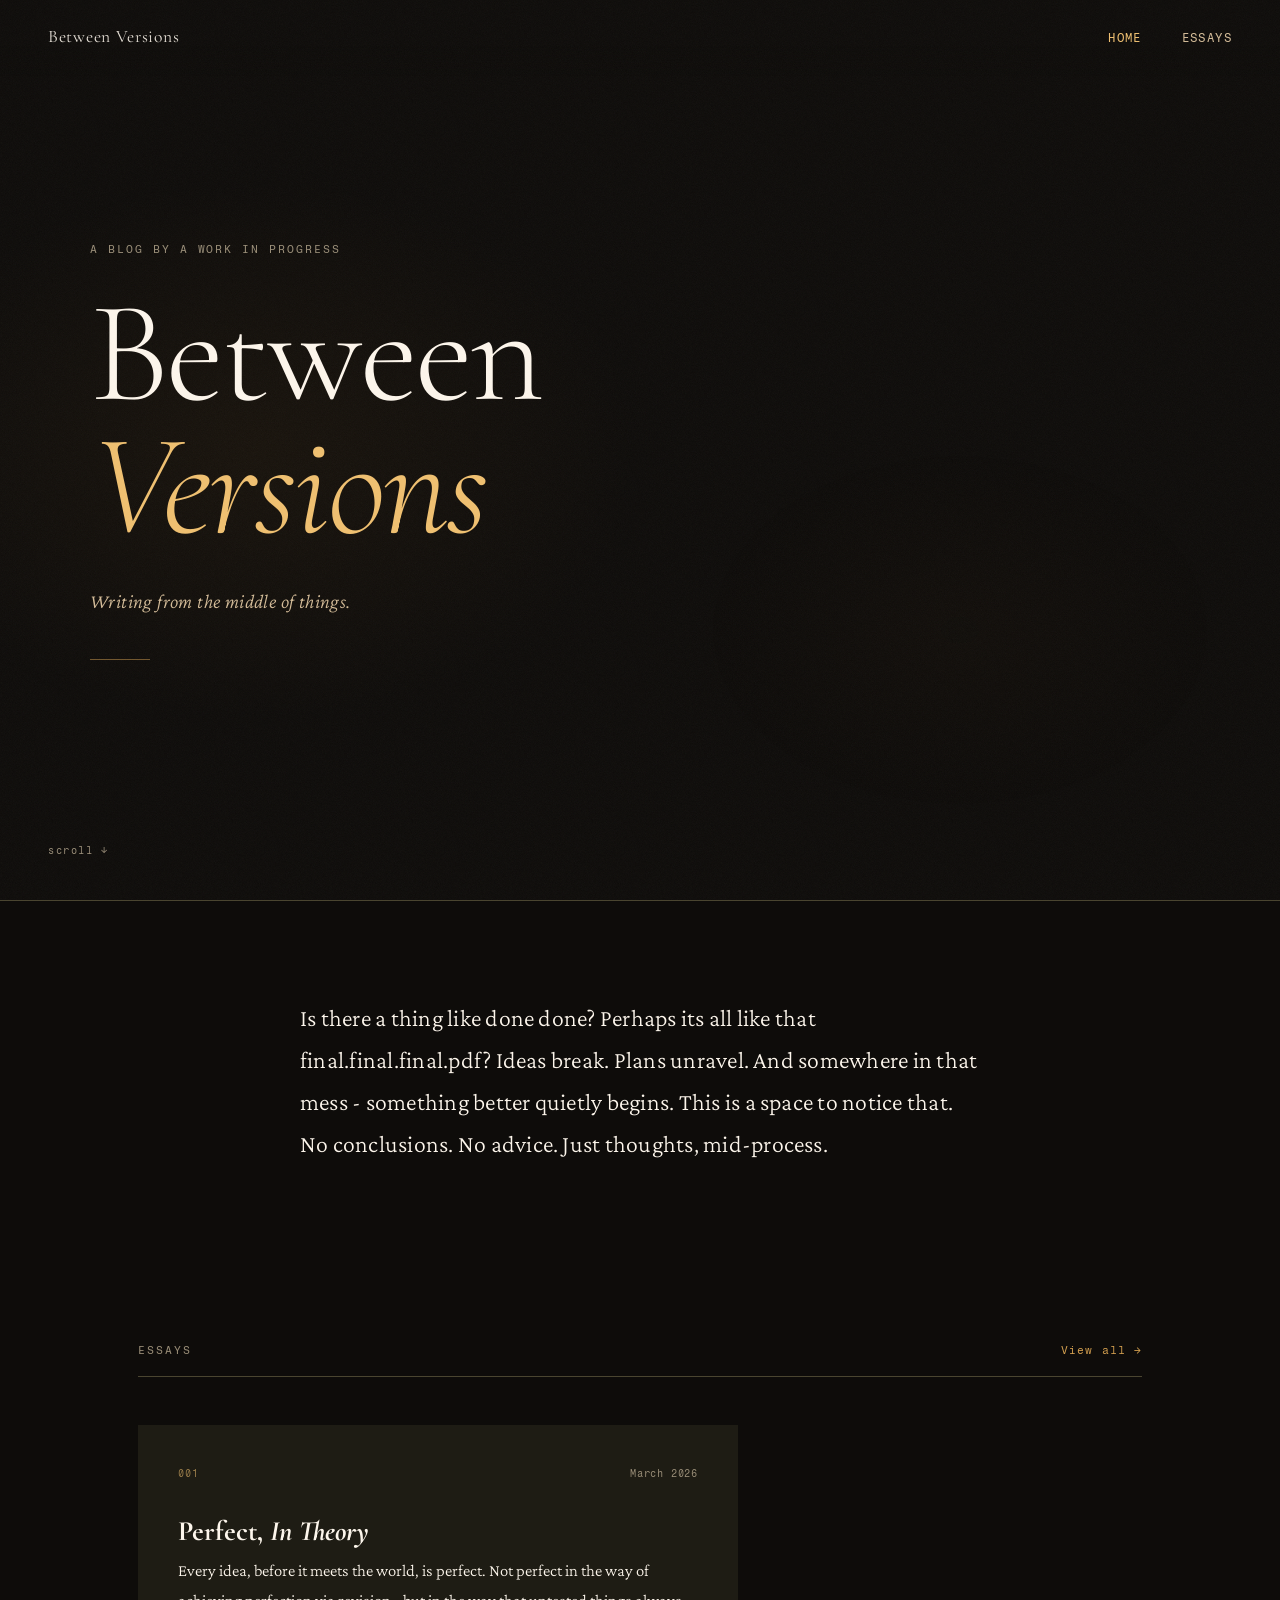
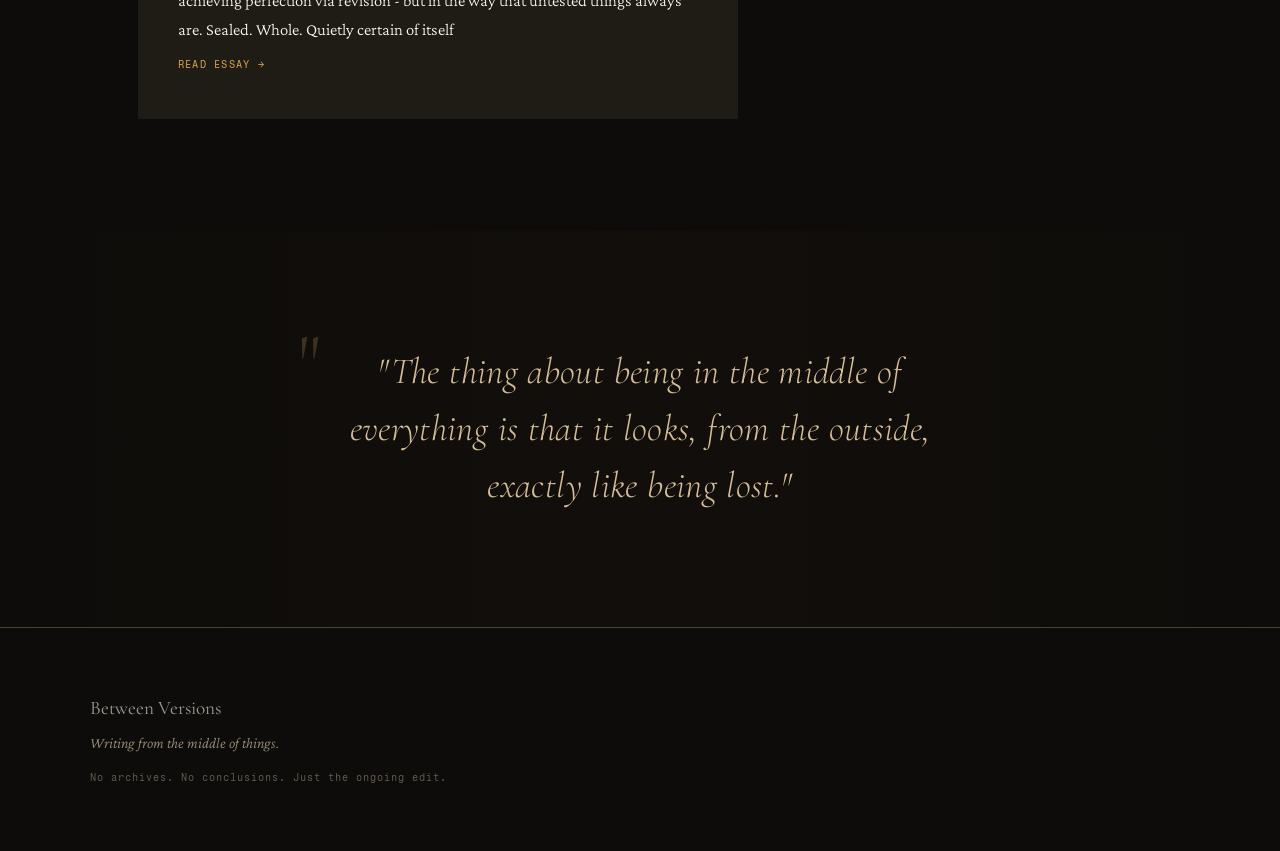
==== index.html @ 9cc06b58 "initial thoughts" ====
<!DOCTYPE html>
<html lang="en">
<head>
  <meta charset="UTF-8" />
  <meta name="viewport" content="width=device-width, initial-scale=1.0"/>
  <title>Between Versions</title>
  <link rel="preconnect" href="https://fonts.googleapis.com">
  <link rel="preconnect" href="https://fonts.gstatic.com" crossorigin>
  <link href="https://fonts.googleapis.com/css2?family=Cormorant+Garamond:ital,wght@0,300;0,400;0,500;1,300;1,400&family=Crimson+Pro:ital,wght@0,300;0,400;1,300;1,400&family=Fragment+Mono:ital@0;1&display=swap" rel="stylesheet">
  <link rel="stylesheet" href="style.css" />
</head>
<body>

  <!-- Grain overlay -->
  <div class="grain"></div>

  <!-- Navigation -->
  <nav>
    <a href="index.html" class="nav-logo">Between Versions</a>
    <div class="nav-links">
      <a href="index.html" class="active">Home</a>
      <a href="essays.html">Essays</a>
    </div>
  </nav>

  <!-- Hero -->
  <header class="hero">
    <div class="hero-inner">
      <p class="hero-overline">a blog by a work in progress</p>
      <h1 class="hero-title">Between<br/><em>Versions</em></h1>
      <p class="hero-tagline">Writing from the middle of things.</p>
      <div class="hero-line"></div>
    </div>
    <div class="hero-scroll-hint">scroll ↓</div>
  </header>

  <!-- Intro section -->
  <section class="intro">
    <div class="intro-inner">
      <p class="intro-text">
        Is there a thing like done done? Perhaps its all like that final.final.final.pdf?
        Ideas break. Plans unravel. And somewhere in that mess - something better quietly begins. This is a space to notice that. No conclusions. No advice. Just thoughts, mid-process.
      </p>
    </div>
  </section>

  <!-- Featured / Latest Essays -->
  <section class="essays-section">
    <div class="section-header">
      <span class="section-label">Essays</span>
      <a href="essays.html" class="section-link">View all →</a>
    </div>

    <div class="essays-grid single">

      <article class="essay-card featured">
        <a href="essays/essay-001.html" class="essay-card-link" aria-label="Read Perfect, In Theory"></a>
        <div class="essay-meta">
          <span class="essay-number">001</span>
          <span class="essay-date">March 2026</span>
        </div>
        <h2 class="essay-title">Perfect, <em>In Theory</em></h2>
        <p class="essay-excerpt">Every idea, before it meets the world, is perfect. Not perfect in the way of achieving perfection via revision - but in the way that untested things always are. Sealed. Whole. Quietly certain of itself</p>
        <a href="essays/essay-001.html" class="essay-read">Read essay →</a>
      </article>

    </div>
  </section>

  <!-- Divider quote -->
  <section class="pull-quote">
    <blockquote>
      "The thing about being in the middle of everything is that it looks, from the outside, exactly like being lost."
    </blockquote>
  </section>

  <!-- Footer -->
  <footer>
    <div class="footer-inner">
      <p class="footer-title">Between Versions</p>
      <p class="footer-sub">Writing from the middle of things.</p>
      <p class="footer-copy">No archives. No conclusions. Just the ongoing edit.</p>
    </div>
  </footer>

</body>
</html>
---- style.css ----
/* ============================================
   BETWEEN VERSIONS — style.css
   Moody, literary, atmospheric
   ============================================ */

/* --- CSS Variables --- */
:root {
  --bg:          #0e0c0a;
  --bg-soft:     #131109;
  --surface:     #1e1c14;
  --surface-2:   #252318;
  --border:      #4a4530;
  --text:        #fdf6ec;
  --text-muted:  #d4bc98;
  --text-dim:    #9a8e78;
  --accent:      #f0c070;
  --accent-soft: #d4a050;
  --red-dim:     #7a3a2a;

  --font-display: 'Cormorant Garamond', Georgia, serif;
  --font-body:    'Crimson Pro', Georgia, serif;
  --font-mono:    'Fragment Mono', monospace;

  --max-width: 1100px;
  --reading-width: 680px;
}

/* --- Reset & Base --- */
*, *::before, *::after {
  box-sizing: border-box;
  margin: 0;
  padding: 0;
}

html {
  scroll-behavior: smooth;
}

body {
  background-color: var(--bg);
  color: var(--text);
  font-family: var(--font-body);
  font-size: 1.25rem;
  font-weight: 300;
  line-height: 1.75;
  min-height: 100vh;
  overflow-x: hidden;
}

a {
  color: inherit;
  text-decoration: none;
}

/* --- Grain Overlay --- */
.grain {
  position: fixed;
  inset: 0;
  z-index: 999;
  pointer-events: none;
  opacity: 0.045;
  background-image: url("data:image/svg+xml,%3Csvg viewBox='0 0 256 256' xmlns='http://www.w3.org/2000/svg'%3E%3Cfilter id='noise'%3E%3CfeTurbulence type='fractalNoise' baseFrequency='0.9' numOctaves='4' stitchTiles='stitch'/%3E%3C/filter%3E%3Crect width='100%25' height='100%25' filter='url(%23noise)'/%3E%3C/svg%3E");
  background-size: 180px;
}

/* --- Navigation --- */
nav {
  position: fixed;
  top: 0;
  left: 0;
  right: 0;
  z-index: 100;
  display: flex;
  align-items: center;
  justify-content: space-between;
  padding: 1.4rem 3rem;
  background: linear-gradient(to bottom, var(--bg) 60%, transparent);
}

.nav-logo {
  font-family: var(--font-display);
  font-size: 1.1rem;
  font-weight: 400;
  letter-spacing: 0.04em;
  color: var(--text);
  opacity: 0.9;
  transition: opacity 0.2s;
}

.nav-logo:hover {
  opacity: 1;
}

.nav-links {
  display: flex;
  gap: 2.5rem;
}

.nav-links a {
  font-family: var(--font-mono);
  font-size: 0.72rem;
  letter-spacing: 0.12em;
  text-transform: uppercase;
  color: var(--text-muted);
  transition: color 0.2s;
}

.nav-links a:hover,
.nav-links a.active {
  color: var(--accent);
}

/* --- Hero --- */
.hero {
  min-height: 100vh;
  display: flex;
  flex-direction: column;
  justify-content: center;
  padding: 0 3rem;
  position: relative;
  overflow: hidden;
}

/* Atmospheric background glow */
.hero::before {
  content: '';
  position: absolute;
  top: 20%;
  left: -10%;
  width: 60%;
  height: 60%;
  background: radial-gradient(ellipse, rgba(100, 70, 30, 0.12) 0%, transparent 70%);
  pointer-events: none;
}

.hero::after {
  content: '';
  position: absolute;
  bottom: 10%;
  right: 5%;
  width: 40%;
  height: 40%;
  background: radial-gradient(ellipse, rgba(60, 40, 20, 0.08) 0%, transparent 70%);
  pointer-events: none;
}

.hero-inner {
  max-width: var(--max-width);
  margin: 0 auto;
  width: 100%;
  animation: fadeUp 1.2s ease both;
}

.hero-overline {
  font-family: var(--font-mono);
  font-size: 0.68rem;
  letter-spacing: 0.18em;
  text-transform: uppercase;
  color: var(--text-dim);
  margin-bottom: 1.8rem;
}

.hero-title {
  font-family: var(--font-display);
  font-size: clamp(4.5rem, 12vw, 9rem);
  font-weight: 300;
  line-height: 0.92;
  letter-spacing: -0.02em;
  color: var(--text);
  margin-bottom: 2rem;
}

.hero-title em {
  font-style: italic;
  color: var(--accent);
}

.hero-tagline {
  font-family: var(--font-body);
  font-size: 1.25rem;
  font-weight: 300;
  font-style: italic;
  color: var(--text-muted);
  letter-spacing: 0.02em;
  margin-bottom: 2.5rem;
}

.hero-line {
  width: 60px;
  height: 1px;
  background: var(--accent-soft);
  opacity: 0.5;
}

.hero-scroll-hint {
  position: absolute;
  bottom: 2.5rem;
  left: 3rem;
  font-family: var(--font-mono);
  font-size: 0.65rem;
  letter-spacing: 0.15em;
  color: var(--text-dim);
  animation: pulse 3s ease infinite;
}

/* --- Intro Section --- */
.intro {
  padding: 6rem 3rem;
  border-top: 1px solid var(--border);
}

.intro-inner {
  max-width: var(--reading-width);
  margin: 0 auto;
}

.intro-text {
  font-size: 1.5rem;
  letter-spacing: 0.01em;
}

/* --- Essays Section (Homepage) --- */
.essays-section {
  padding: 5rem 3rem 7rem;
  max-width: var(--max-width);
  margin: 0 auto;
}

.section-header {
  display: flex;
  align-items: baseline;
  justify-content: space-between;
  margin-bottom: 3rem;
  padding-bottom: 1rem;
  border-bottom: 1px solid var(--border);
}

.section-label {
  font-family: var(--font-mono);
  font-size: 0.68rem;
  letter-spacing: 0.18em;
  text-transform: uppercase;
  color: var(--text-dim);
}

.section-link {
  font-family: var(--font-mono);
  font-size: 0.68rem;
  letter-spacing: 0.1em;
  color: var(--accent-soft);
  transition: color 0.2s;
}

.section-link:hover {
  color: var(--accent);
}

.essays-grid {
  display: grid;
  grid-template-columns: 1.5fr 1fr 1fr;
  gap: 0;
}

/* Essay Cards */
.essay-card {
  padding: 2.5rem;
  border-right: 1px solid var(--border);
  transition: background 0.3s;
  cursor: pointer;
  position: relative;
}

.essay-card-link {
  position: absolute;
  inset: 0;
  z-index: 1;
}

.essay-card:last-child {
  border-right: none;
}

.essay-card:hover {
  background: var(--surface);
}

.essay-card.featured {
  background: var(--surface);
  position: relative;
}

.essay-card.featured::before {
  content: none;
}

.essay-meta {
  display: flex;
  justify-content: space-between;
  align-items: center;
  margin-bottom: 1.5rem;
}

.essay-number {
  font-family: var(--font-mono);
  font-size: 0.65rem;
  color: var(--accent);
  opacity: 0.6;
  letter-spacing: 0.1em;
}

.essay-date {
  font-family: var(--font-mono);
  font-size: 0.62rem;
  color: var(--text-dim);
  letter-spacing: 0.08em;
}

.essay-title {
  font-family: var(--font-display);
  font-size: 1.75rem;
}

.essay-excerpt {
  font-size: 1.05rem;
}

.essay-read {
  font-family: var(--font-mono);
  font-size: 0.65rem;
  letter-spacing: 0.12em;
  text-transform: uppercase;
  color: var(--accent-soft);
  transition: color 0.2s, letter-spacing 0.2s;
  display: inline-block;
}

.essay-read:hover {
  color: var(--accent);
  letter-spacing: 0.18em;
}

/* --- Pull Quote --- */
.pull-quote {
  padding: 7rem 3rem;
  display: flex;
  justify-content: center;
  position: relative;
}

.pull-quote::before {
  content: '';
  position: absolute;
  inset: 0;
  background: linear-gradient(to right, transparent, rgba(100,70,30,0.04), transparent);
  pointer-events: none;
}

.pull-quote blockquote {
  max-width: 620px;
  font-family: var(--font-display);
  font-size: clamp(1.7rem, 3vw, 2.3rem);
  font-weight: 300;
  font-style: italic;
  line-height: 1.55;
  color: var(--text-muted);
  text-align: center;
  letter-spacing: 0.01em;
  position: relative;
}

.pull-quote blockquote::before {
  content: '"';
  font-size: 5rem;
  line-height: 0;
  position: absolute;
  top: 1.2rem;
  left: -2rem;
  color: var(--accent);
  opacity: 0.2;
  font-style: normal;
}

/* --- Page Hero (Essays page) --- */
.page-hero {
  padding: 12rem 3rem 5rem;
  border-bottom: 1px solid var(--border);
}

.page-hero-inner {
  max-width: var(--max-width);
  margin: 0 auto;
}

.page-title {
  font-family: var(--font-display);
  font-size: clamp(3.5rem, 8vw, 6.5rem);
  font-weight: 300;
  letter-spacing: -0.02em;
  line-height: 1;
  color: var(--text);
  margin: 1rem 0 0.8rem;
}

.page-subtitle {
  font-family: var(--font-body);
  font-size: 1.1rem;
  font-style: italic;
  color: var(--text-muted);
  font-weight: 300;
}

/* --- Essays List (Essays page) --- */
.essays-list-section {
  padding: 4rem 3rem 8rem;
  max-width: var(--max-width);
  margin: 0 auto;
}

.essays-list {
  display: flex;
  flex-direction: column;
}

.essay-row {
  display: flex;
  justify-content: space-between;
  align-items: flex-start;
  padding: 2.5rem 0;
  border-bottom: 1px solid var(--border);
  gap: 2rem;
  transition: background 0.2s;
  cursor: pointer;
  position: relative;
}

.essay-row a.essay-row-link {
  position: absolute;
  inset: 0;
  z-index: 1;
}

.essay-row:hover {
  padding-left: 1rem;
  padding-right: 1rem;
  margin: 0 -1rem;
  background: var(--surface);
  border-radius: 4px;
}

.essay-row-left {
  display: flex;
  gap: 2rem;
  align-items: flex-start;
  flex: 1;
}

.essay-row-left .essay-number {
  padding-top: 0.4rem;
  flex-shrink: 0;
  opacity: 0.5;
}

.essay-row-text {
  flex: 1;
}

.essay-row-title {
  font-family: var(--font-display);
  font-size: 1.8rem;
}

.essay-row-excerpt {
  font-size: 1.05rem;
}

.essay-row-right {
  display: flex;
  flex-direction: column;
  align-items: flex-end;
  gap: 1rem;
  flex-shrink: 0;
  padding-top: 0.3rem;
}

/* --- Footer --- */
footer {
  border-top: 1px solid var(--border);
  padding: 4rem 3rem;
}

.footer-inner {
  max-width: var(--max-width);
  margin: 0 auto;
  display: flex;
  flex-direction: column;
  gap: 0.3rem;
}

.footer-title {
  font-family: var(--font-display);
  font-size: 1.2rem;
  font-weight: 400;
  color: var(--text);
  opacity: 0.6;
}

.footer-sub {
  font-family: var(--font-body);
  font-style: italic;
  font-size: 0.95rem;
  color: var(--text-dim);
}

.footer-copy {
  font-family: var(--font-mono);
  font-size: 0.62rem;
  letter-spacing: 0.1em;
  color: var(--text-dim);
  opacity: 0.6;
  margin-top: 0.5rem;
}

.essay-coming-soon {
  font-family: var(--font-mono);
  font-size: 0.6rem;
  letter-spacing: 0.15em;
  text-transform: uppercase;
  color: var(--accent);
  opacity: 0.7;
  border: 1px solid var(--accent);
  padding: 0.15em 0.5em;
  border-radius: 2px;
}

.essays-grid.single {
  grid-template-columns: 1fr;
  max-width: 600px;
}

.essay-row.coming-soon {
  cursor: default;
  opacity: 0.85;
}

.essay-row.coming-soon:hover {
  background: none;
  padding-left: 0;
  padding-right: 0;
  margin: 0;
}

.essay-row-title .essay-coming-soon {
  margin-left: 0.8rem;
  vertical-align: middle;
}

/* Essay number on hero page */
.essay-number--hero {
  font-family: var(--font-mono);
  font-size: 0.65rem;
  color: var(--accent);
  opacity: 0.6;
  letter-spacing: 0.1em;
}
@keyframes fadeUp {
  from {
    opacity: 0;
    transform: translateY(24px);
  }
  to {
    opacity: 1;
    transform: translateY(0);
  }
}

@keyframes pulse {
  0%, 100% { opacity: 0.3; }
  50% { opacity: 0.7; }
}

/* --- Responsive --- */
@media (max-width: 900px) {
  nav {
    padding: 1.2rem 1.5rem;
  }

  .hero,
  .intro,
  .essays-section,
  .pull-quote,
  .page-hero,
  .essays-list-section,
  footer {
    padding-left: 1.5rem;
    padding-right: 1.5rem;
  }

  .essays-grid {
    grid-template-columns: 1fr;
  }

  .essay-card {
    border-right: none;
    border-bottom: 1px solid var(--border);
  }

  .essay-card:last-child {
    border-bottom: none;
  }

  .essay-row {
    flex-direction: column;
    gap: 1rem;
  }

  .essay-row-right {
    flex-direction: row;
    align-items: center;
    justify-content: space-between;
    width: 100%;
  }

  .hero-scroll-hint {
    left: 1.5rem;
  }
}

@media (max-width: 600px) {
  .essay-row-left {
    gap: 1rem;
  }
}
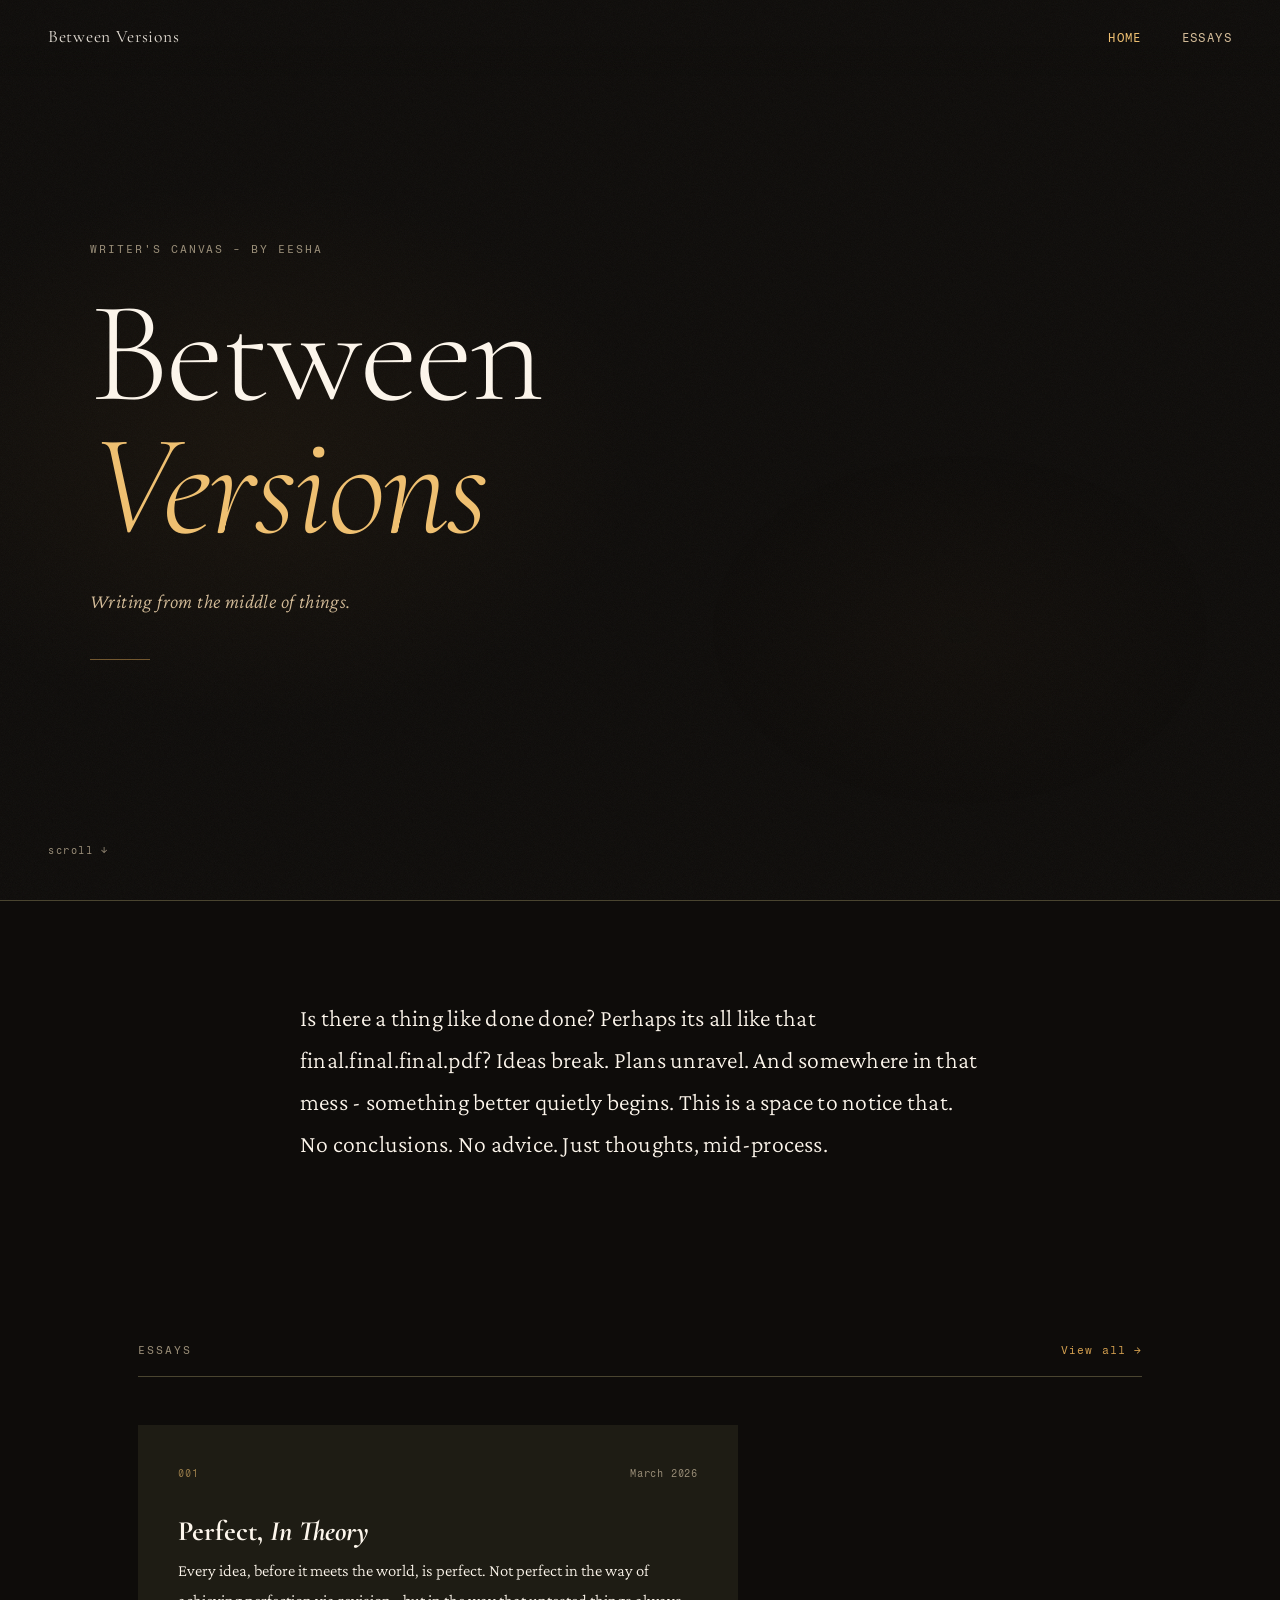
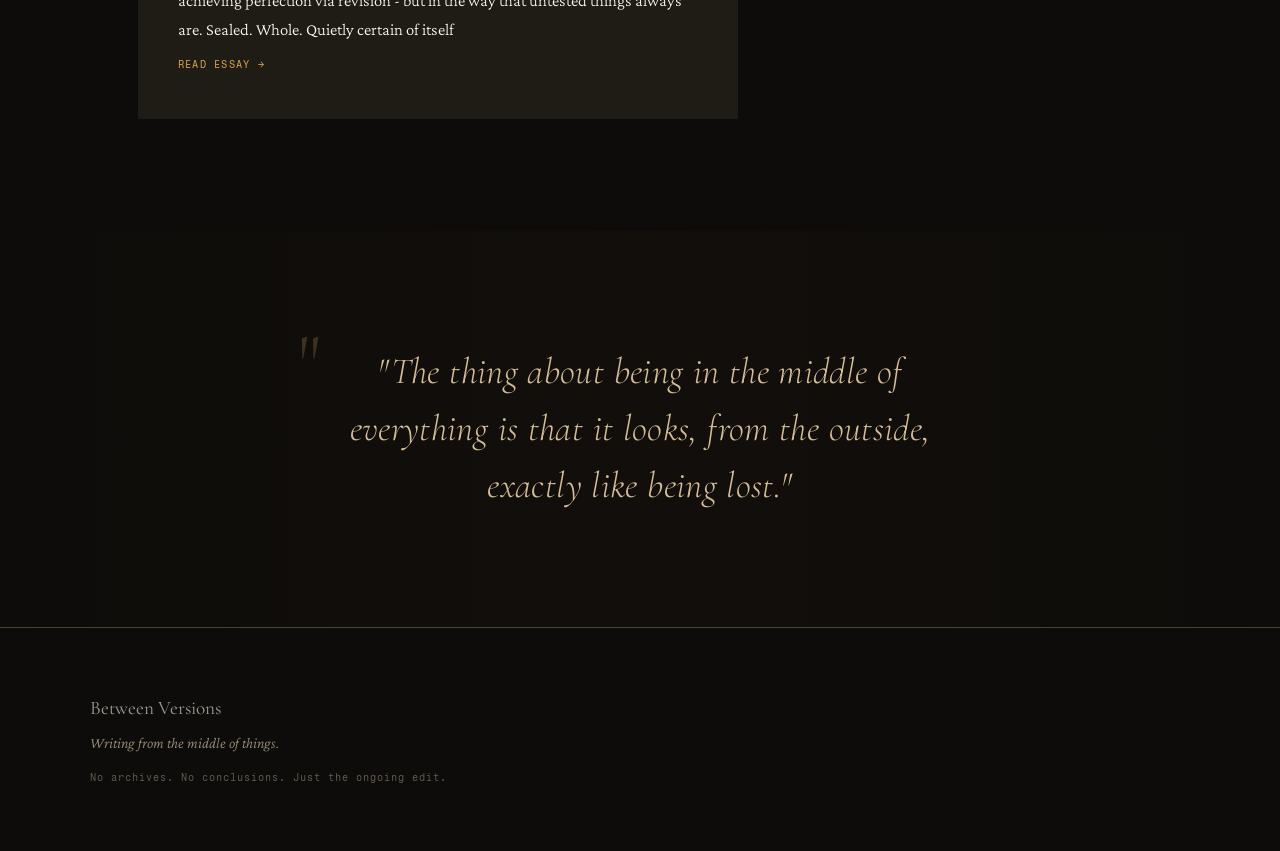
==== commit 74e407f6: "updated tagline" ====
--- a/index.html
+++ b/index.html
@@ -26,7 +26,7 @@
   <!-- Hero -->
   <header class="hero">
     <div class="hero-inner">
-      <p class="hero-overline">a blog by a work in progress</p>
+      <p class="hero-overline">writer's canvas - by Eesha</p>
       <h1 class="hero-title">Between<br/><em>Versions</em></h1>
       <p class="hero-tagline">Writing from the middle of things.</p>
       <div class="hero-line"></div>
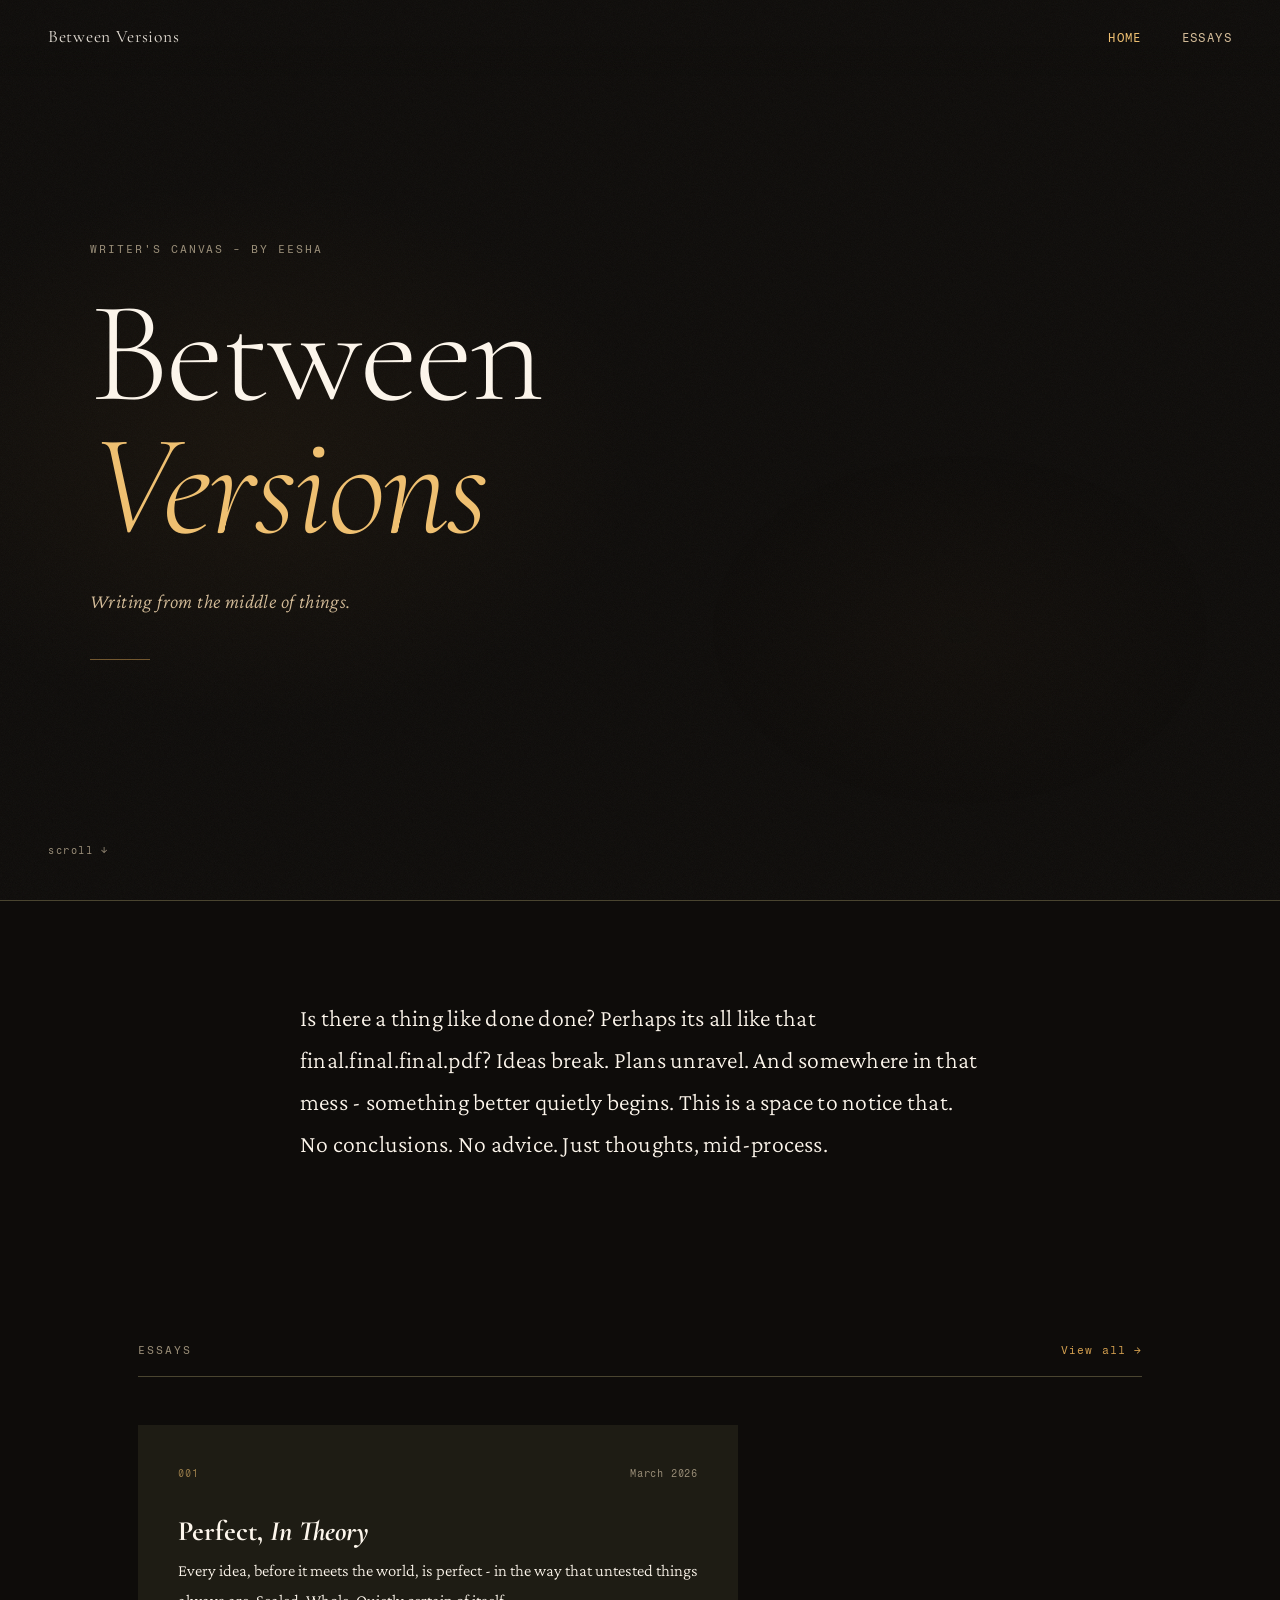
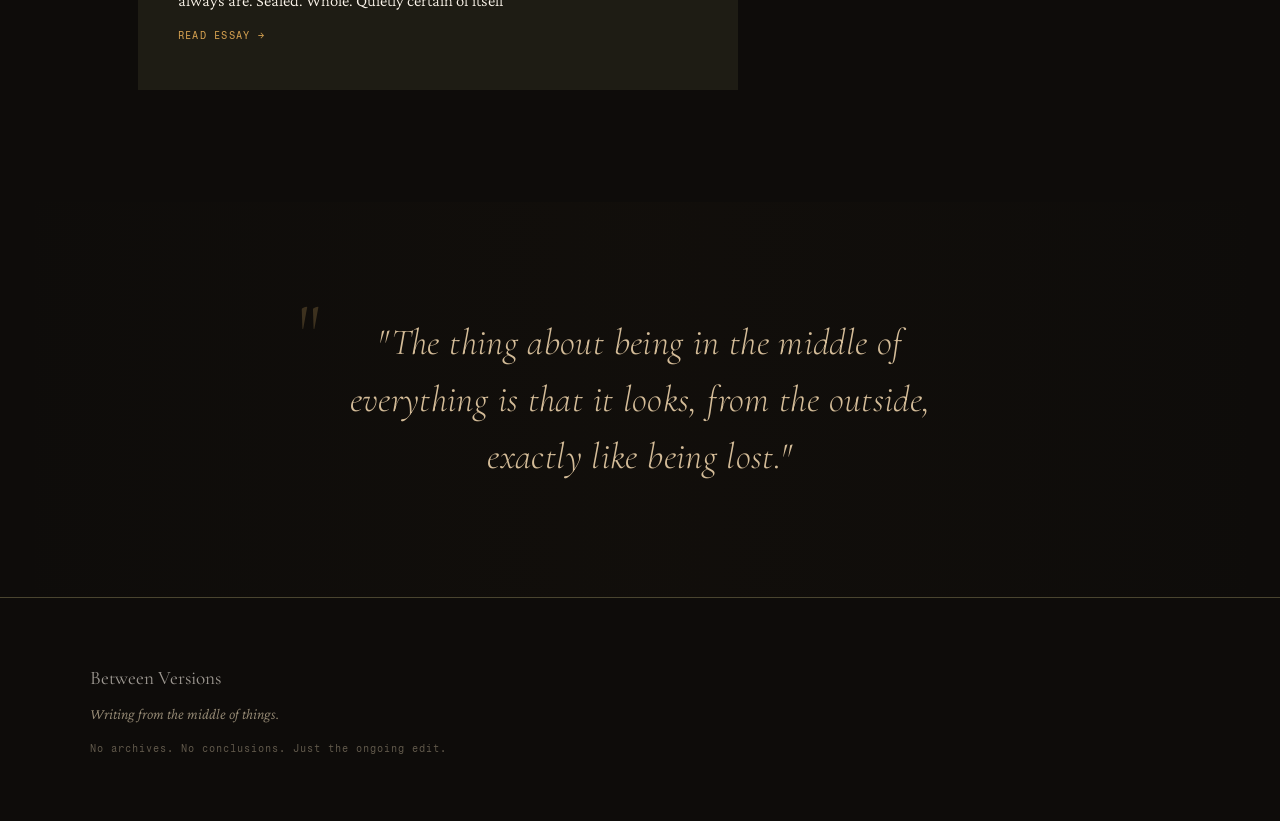
==== commit a93e2e5b: "edit 1 to essay 1" ====
--- a/index.html
+++ b/index.html
@@ -60,7 +60,7 @@
           <span class="essay-date">March 2026</span>
         </div>
         <h2 class="essay-title">Perfect, <em>In Theory</em></h2>
-        <p class="essay-excerpt">Every idea, before it meets the world, is perfect. Not perfect in the way of achieving perfection via revision - but in the way that untested things always are. Sealed. Whole. Quietly certain of itself</p>
+        <p class="essay-excerpt">Every idea, before it meets the world, is perfect - in the way that untested things always are. Sealed. Whole. Quietly certain of itself</p>
         <a href="essays/essay-001.html" class="essay-read">Read essay →</a>
       </article>
 
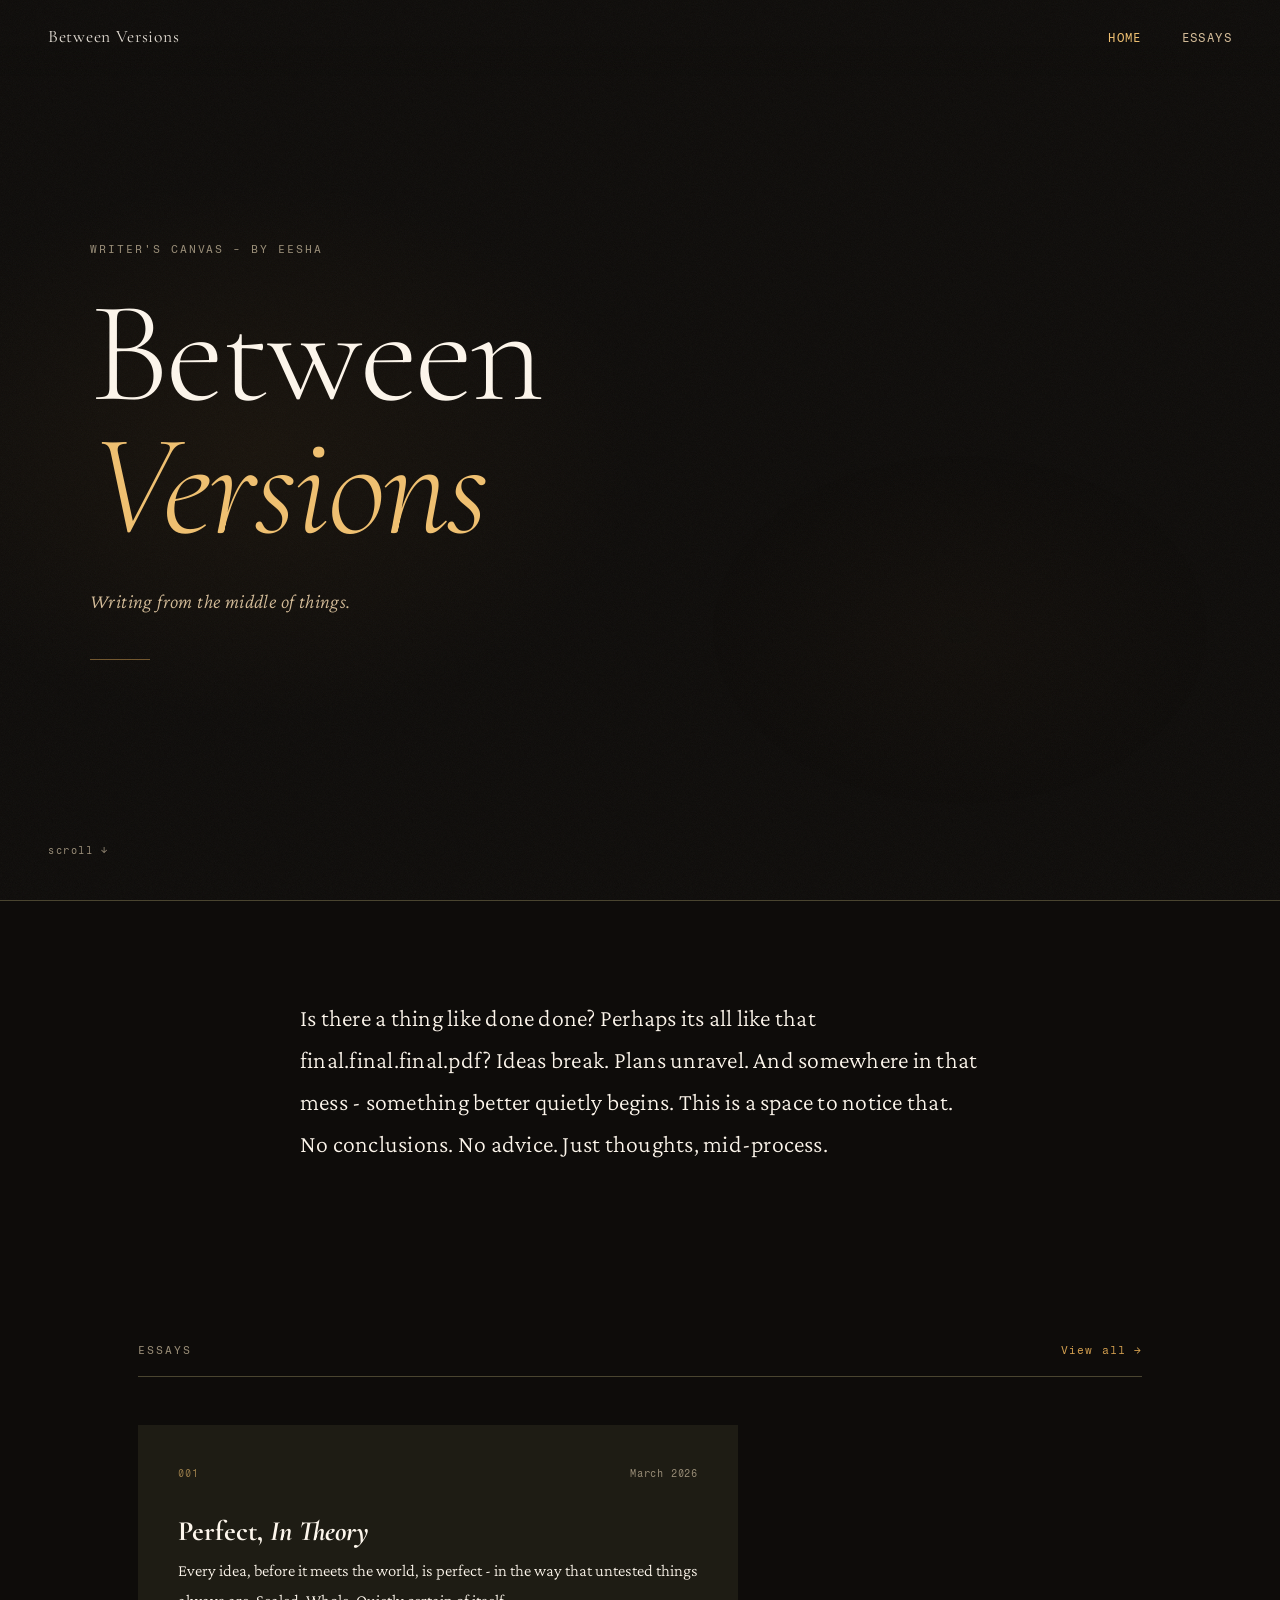
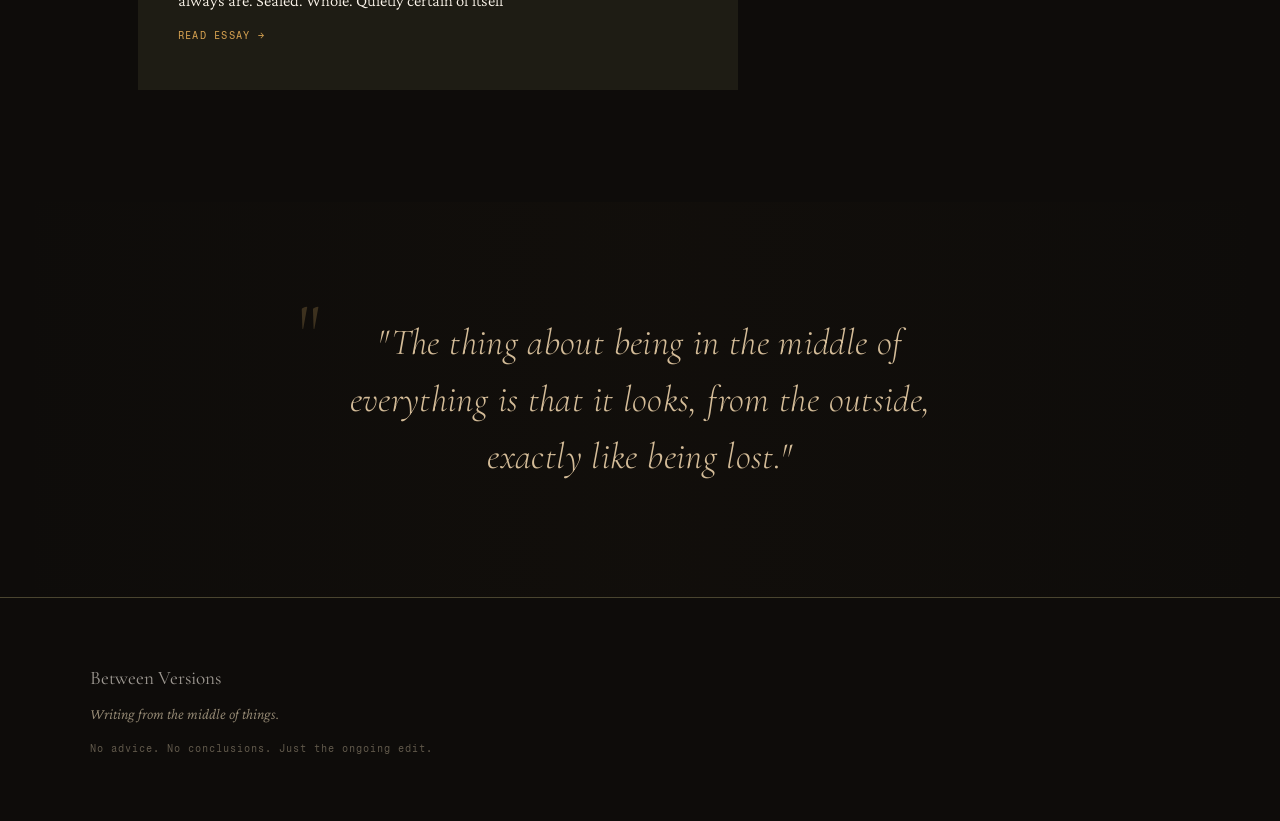
==== commit 8e396c30: "new article" ====
--- a/index.html
+++ b/index.html
@@ -79,7 +79,7 @@
     <div class="footer-inner">
       <p class="footer-title">Between Versions</p>
       <p class="footer-sub">Writing from the middle of things.</p>
-      <p class="footer-copy">No archives. No conclusions. Just the ongoing edit.</p>
+      <p class="footer-copy">No advice. No conclusions. Just the ongoing edit.</p>
     </div>
   </footer>
 
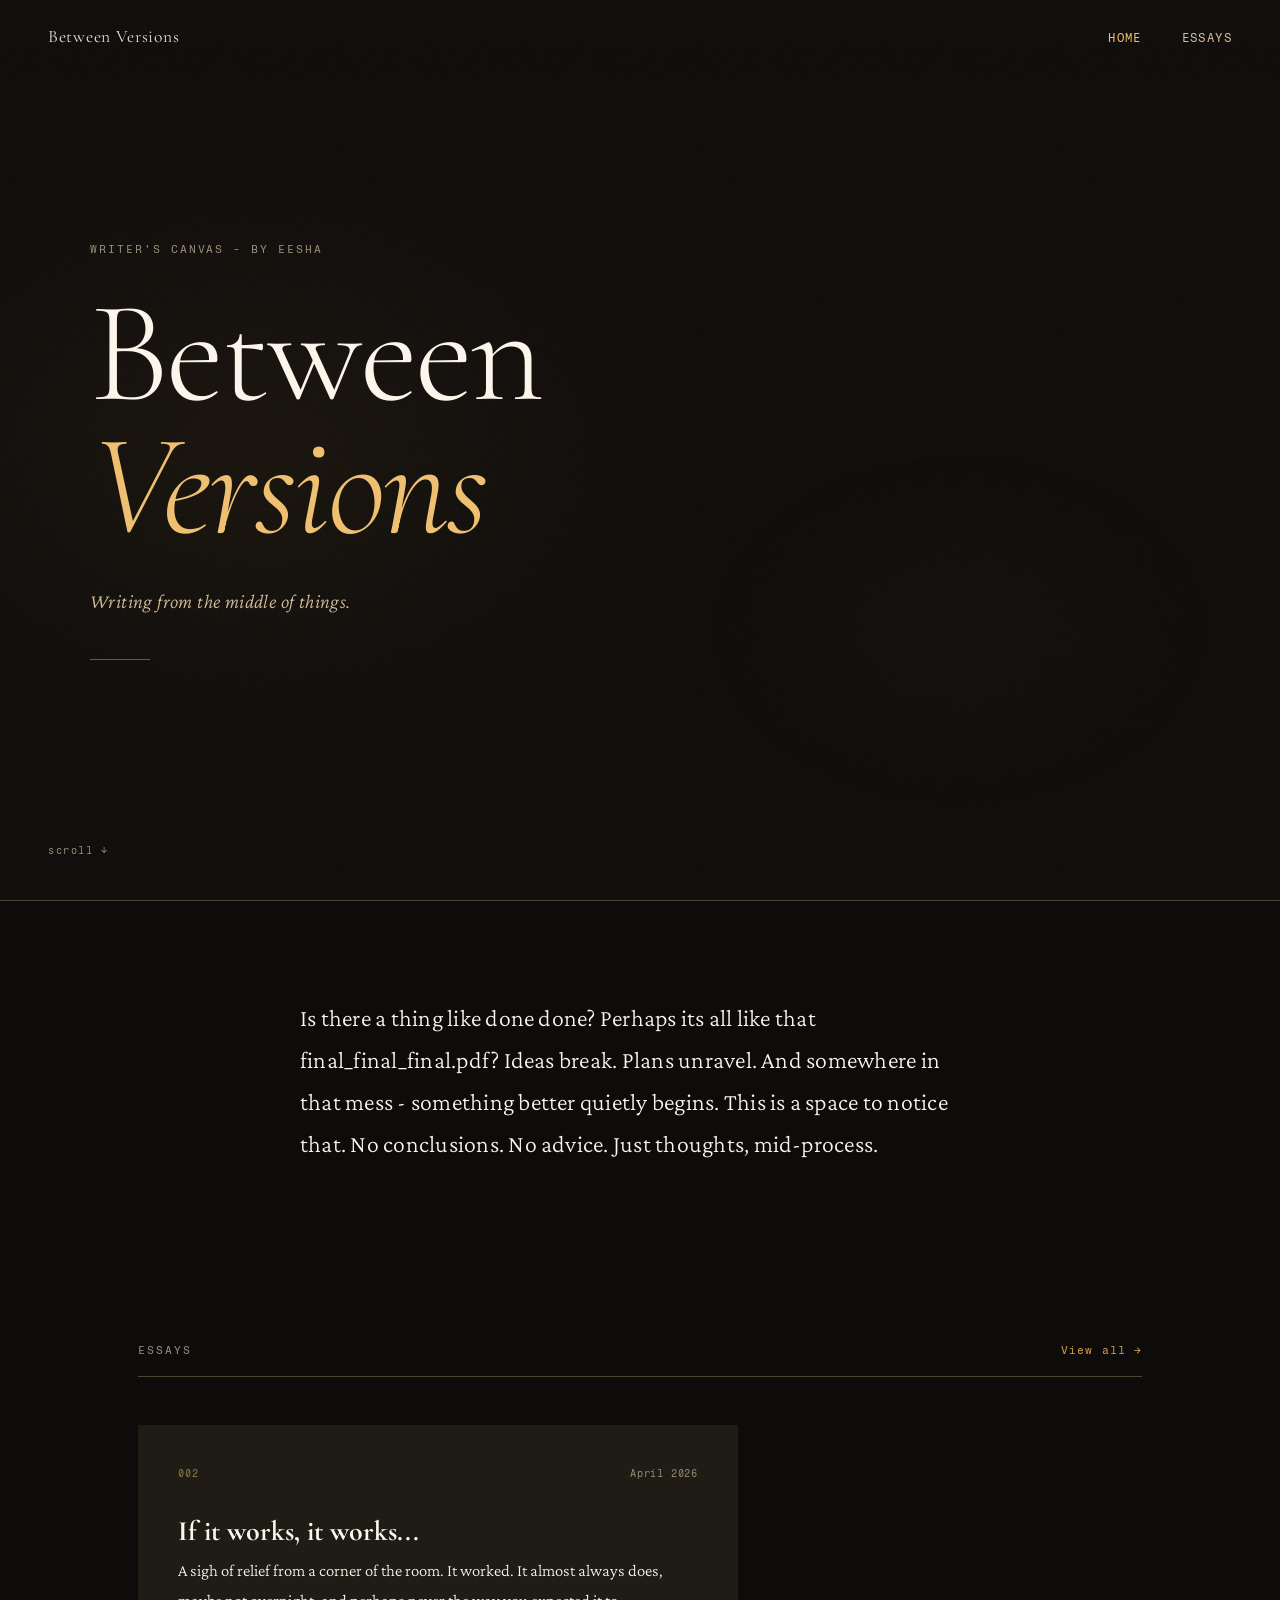
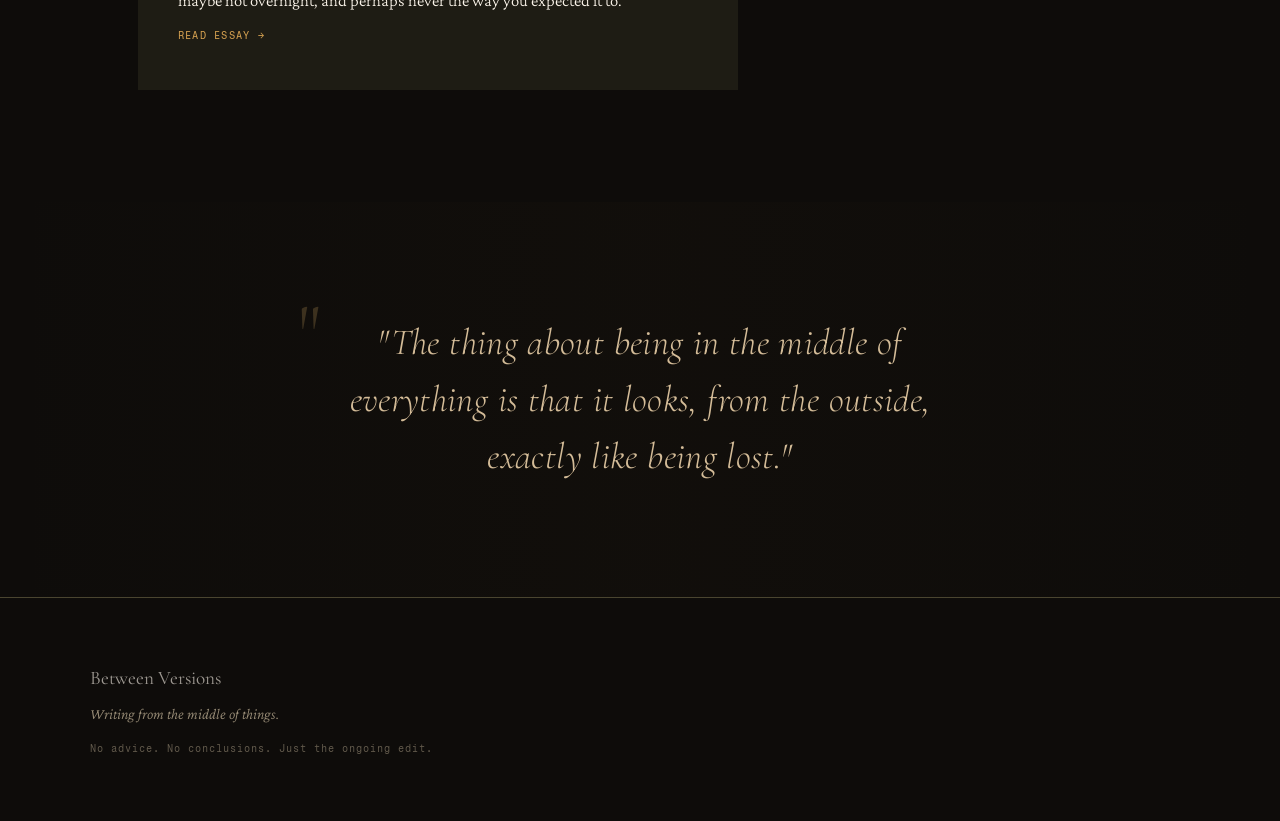
==== commit a4419660: "added new essay to UI" ====
--- a/index.html
+++ b/index.html
@@ -38,7 +38,7 @@
   <section class="intro">
     <div class="intro-inner">
       <p class="intro-text">
-        Is there a thing like done done? Perhaps its all like that final.final.final.pdf?
+        Is there a thing like done done? Perhaps its all like that final_final_final.pdf?
         Ideas break. Plans unravel. And somewhere in that mess - something better quietly begins. This is a space to notice that. No conclusions. No advice. Just thoughts, mid-process.
       </p>
     </div>
@@ -54,14 +54,14 @@
     <div class="essays-grid single">
 
       <article class="essay-card featured">
-        <a href="essays/essay-001.html" class="essay-card-link" aria-label="Read Perfect, In Theory"></a>
+        <a href="essays/essay-002.html" class="essay-card-link" aria-label="Read Perfect, In Theory"></a>
         <div class="essay-meta">
-          <span class="essay-number">001</span>
-          <span class="essay-date">March 2026</span>
+          <span class="essay-number">002</span>
+          <span class="essay-date">April 2026</span>
         </div>
-        <h2 class="essay-title">Perfect, <em>In Theory</em></h2>
-        <p class="essay-excerpt">Every idea, before it meets the world, is perfect - in the way that untested things always are. Sealed. Whole. Quietly certain of itself</p>
-        <a href="essays/essay-001.html" class="essay-read">Read essay →</a>
+        <h2 class="essay-title">If it works, it works...</h2>
+        <p class="essay-excerpt">A sigh of relief from a corner of the room. It worked. It almost always does, maybe not overnight, and perhaps never the way you expected it to.</p>
+        <a href="essays/essay-002.html" class="essay-read">Read essay →</a>
       </article>
 
     </div>
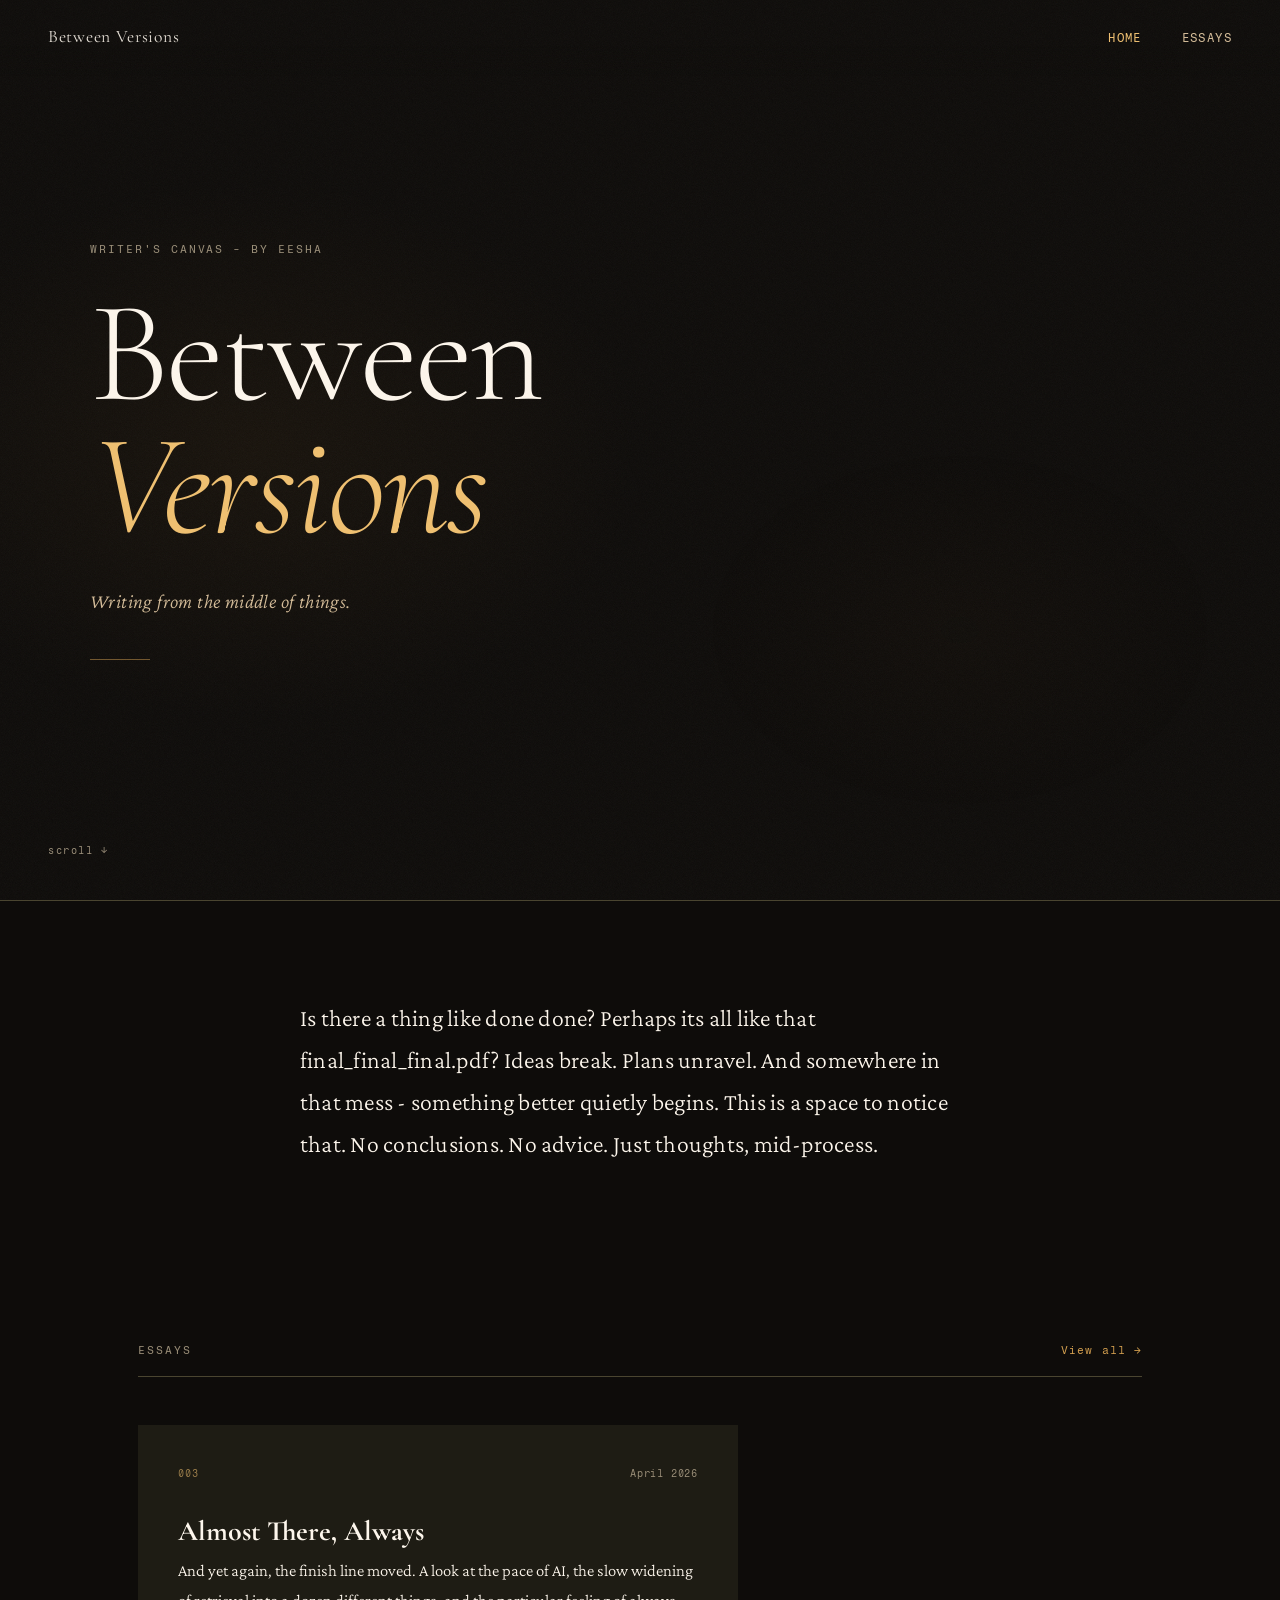
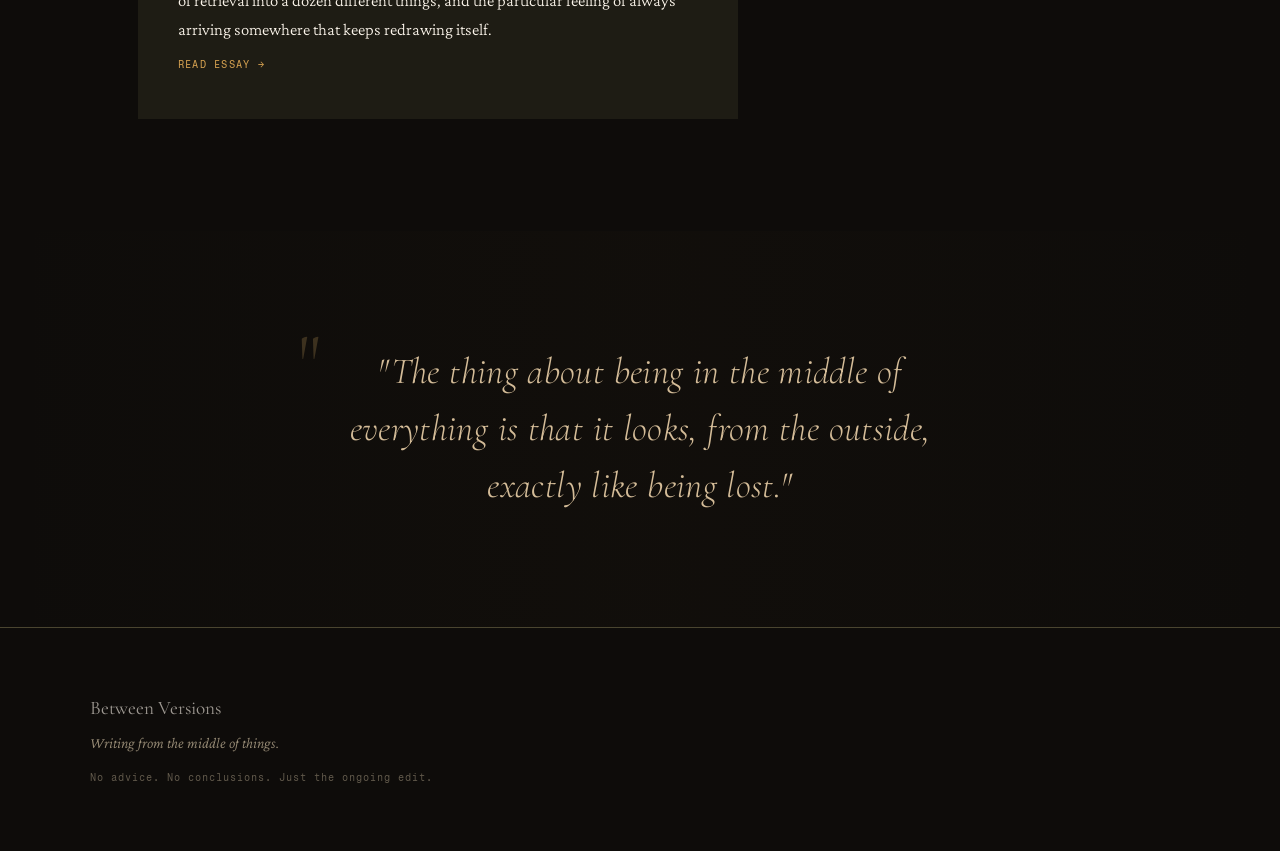
==== commit ba1480af: "new essay" ====
--- a/index.html
+++ b/index.html
@@ -54,14 +54,14 @@
     <div class="essays-grid single">
 
       <article class="essay-card featured">
-        <a href="essays/essay-002.html" class="essay-card-link" aria-label="Read Perfect, In Theory"></a>
+        <a href="essays/essay-003.html" class="essay-card-link" aria-label="Read Almost There, Always"></a>
         <div class="essay-meta">
-          <span class="essay-number">002</span>
+          <span class="essay-number">003</span>
           <span class="essay-date">April 2026</span>
         </div>
-        <h2 class="essay-title">If it works, it works...</h2>
-        <p class="essay-excerpt">A sigh of relief from a corner of the room. It worked. It almost always does, maybe not overnight, and perhaps never the way you expected it to.</p>
-        <a href="essays/essay-002.html" class="essay-read">Read essay →</a>
+        <h2 class="essay-title">Almost There, Always</h2>
+        <p class="essay-excerpt">And yet again, the finish line moved. A look at the pace of AI, the slow widening of retrieval into a dozen different things, and the particular feeling of always arriving somewhere that keeps redrawing itself.</p>
+        <a href="essays/essay-003.html" class="essay-read">Read essay →</a>
       </article>
 
     </div>
